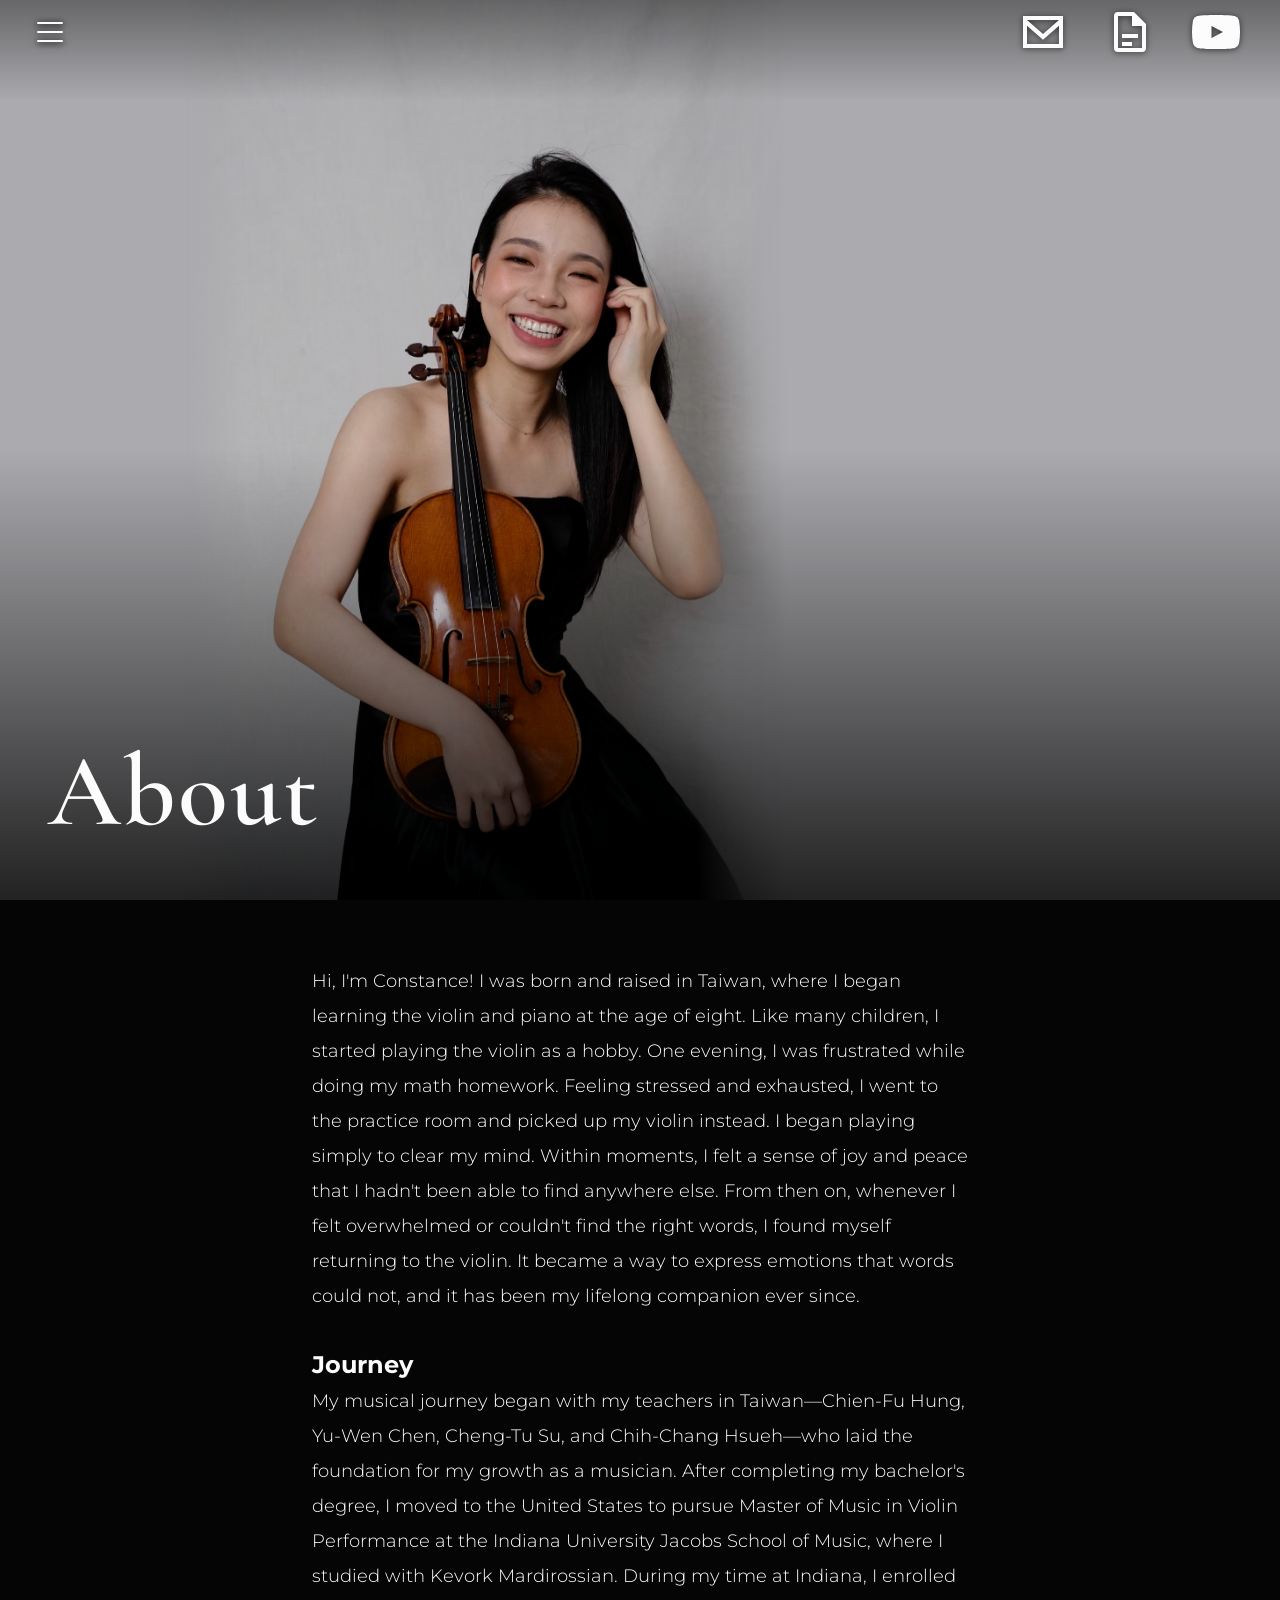
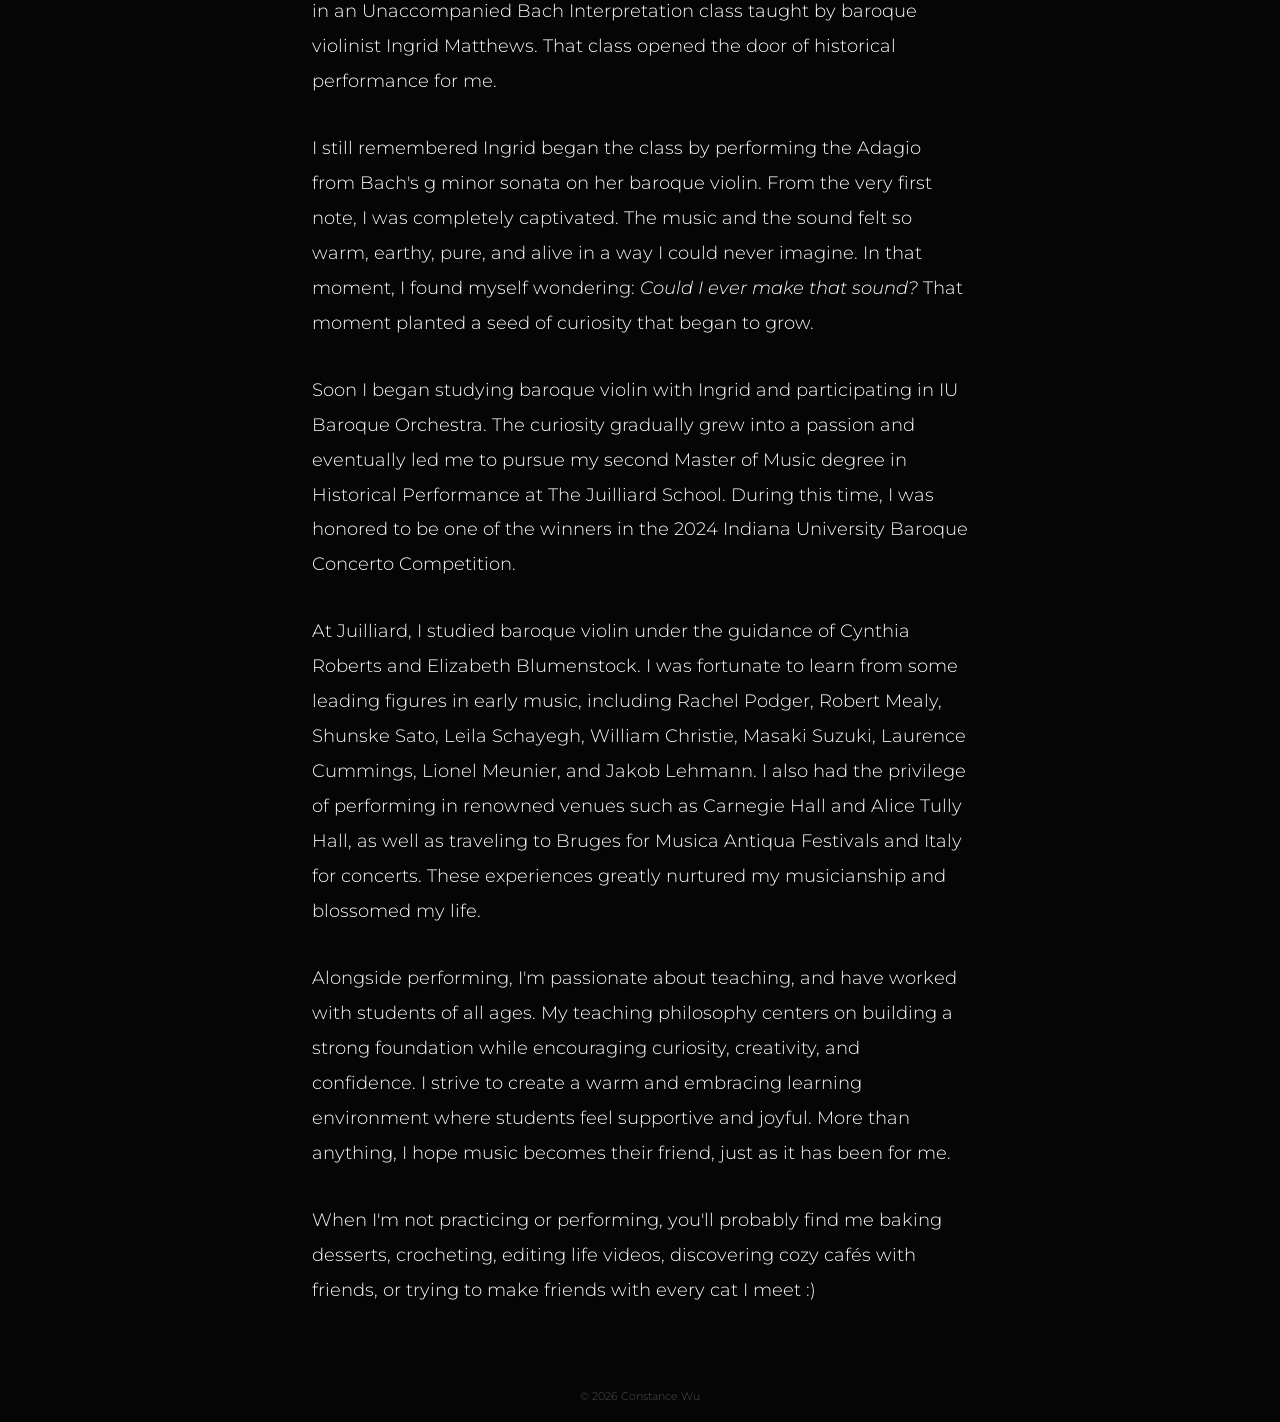
==== about.html @ dab01b62 "add gallery photos and fix directories" ====
<!DOCTYPE html>
<html lang="en">
<head>
  <meta charset="UTF-8">
  <meta name="viewport" content="width=device-width, initial-scale=1.0">
  <title>About — Constance 儬雯 Wu</title>
  <meta name="description" content="Learn about Constance Wu, a historical performance violinist dedicated to baroque and early music.">
  <link href="https://fonts.googleapis.com/css2?family=Cormorant+Garamond:ital,wght@0,400;0,600;1,400&family=Montserrat:wght@300;400&display=swap" rel="stylesheet">
  <link rel="stylesheet" href="style.css?v=2">
</head>
<body>

  <!-- ── Top Bar ── -->
  <div class="topbar topbar--scrolled" id="topbar">
    <button class="topbar__hamburger" id="hamburger" aria-label="Open menu">
      <span></span>
    </button>
    <div class="topbar__icons">
      <button class="topbar__icon" data-copy-email="constance@example.com" aria-label="Copy email" title="Copy email">
        <svg viewBox="0 0 24 24"><path d="M2 4h20v16H2V4zm2 2v.01L12 13l8-6.99V6H4zm0 2.83V18h16V8.83l-8 7-8-7z"/></svg>
      </button>
      <a class="topbar__icon" href="resume.pdf" target="_blank" rel="noopener" aria-label="Resume" title="Resume">
        <svg viewBox="0 0 24 24"><path d="M14 2H6a2 2 0 0 0-2 2v16a2 2 0 0 0 2 2h12a2 2 0 0 0 2-2V8l-6-6zm4 18H6V4h7v5h5v11zM8 13h8v2H8v-2zm0 4h5v2H8v-2z"/></svg>
      </a>
      <a class="topbar__icon" href="https://www.youtube.com/channel/UC7x-e4tsXM0dXBNv_wuoOEw" target="_blank" rel="noopener" aria-label="YouTube" title="YouTube">
        <svg viewBox="0 0 24 24"><path d="M23.5 6.19a3.02 3.02 0 0 0-2.12-2.14C19.5 3.5 12 3.5 12 3.5s-7.5 0-9.38.55A3.02 3.02 0 0 0 .5 6.19 31.7 31.7 0 0 0 0 12a31.7 31.7 0 0 0 .5 5.81 3.02 3.02 0 0 0 2.12 2.14c1.88.55 9.38.55 9.38.55s7.5 0 9.38-.55a3.02 3.02 0 0 0 2.12-2.14A31.7 31.7 0 0 0 24 12a31.7 31.7 0 0 0-.5-5.81zM9.75 15.02V8.98L15.5 12l-5.75 3.02z"/></svg>
      </a>
    </div>
  </div>

  <!-- ── Overlay Menu ── -->
  <nav class="overlay-menu" id="overlay-menu">
    <ul class="overlay-menu__nav">
      <li><a class="overlay-menu__link" href="index.html">Home</a></li>
      <li><a class="overlay-menu__link overlay-menu__link--active" href="about.html">About</a></li>
      <li><a class="overlay-menu__link" href="performances.html">Performances</a></li>
      <li><a class="overlay-menu__link" href="gallery.html">Gallery</a></li>
    </ul>
  </nav>

  <!-- ── About Hero (image stays fixed, content scrolls over) ── -->
  <section class="hero">
    <img class="hero__img hero__img--about" src="images/about.PNG" alt="">
    <div class="hero__text">
      <h1 class="hero__name hero__name--large hero__name--about">About</h1>
    </div>
  </section>

  <!-- ── About Content (scrolls over fixed image) ── -->
  <div class="content-panel">
    <div class="about-content">
      <p>
        Hi, I'm Constance! I was born and raised in Taiwan, where I began learning the violin and piano at the age of eight. Like many children, I started playing the violin as a hobby. One evening, I was frustrated while doing my math homework. Feeling stressed and exhausted, I went to the practice room and picked up my violin instead. I began playing simply to clear my mind. Within moments, I felt a sense of joy and peace that I hadn't been able to find anywhere else. From then on, whenever I felt overwhelmed or couldn't find the right words, I found myself returning to the violin. It became a way to express emotions that words could not, and it has been my lifelong companion ever since.
      </p>
      <h2>Journey</h2>
      <p>
        My musical journey began with my teachers in Taiwan—Chien-Fu Hung, Yu-Wen Chen, Cheng-Tu Su, and Chih-Chang Hsueh—who laid the foundation for my growth as a musician. After completing my bachelor's degree, I moved to the United States to pursue Master of Music in Violin Performance at the Indiana University Jacobs School of Music, where I studied with Kevork Mardirossian. During my time at Indiana, I enrolled in an Unaccompanied Bach Interpretation class taught by baroque violinist Ingrid Matthews. That class opened the door of historical performance for me.
      </p>
      <p>
        I still remembered Ingrid began the class by performing the Adagio from Bach's g minor sonata on her baroque violin. From the very first note, I was completely captivated. The music and the sound felt so warm, earthy, pure, and alive in a way I could never imagine. In that moment, I found myself wondering: <i>Could I ever make that sound?</i> That moment planted a seed of curiosity that began to grow.
      </p>
      <p>
        Soon I began studying baroque violin with Ingrid and participating in IU Baroque Orchestra. The curiosity gradually grew into a passion and eventually led me to pursue my second Master of Music degree in Historical Performance at The Juilliard School. During this time, I was honored to be one of the winners in the 2024 Indiana University Baroque Concerto Competition.
      </p>
      <p>
        At Juilliard, I studied baroque violin under the guidance of Cynthia Roberts and Elizabeth Blumenstock. I was fortunate to learn from some leading figures in early music, including Rachel Podger, Robert Mealy, Shunske Sato, Leila Schayegh, William Christie, Masaki Suzuki, Laurence  Cummings, Lionel Meunier, and Jakob Lehmann. I also had the privilege of performing in renowned venues such as Carnegie Hall and Alice Tully Hall, as well as traveling to Bruges for Musica Antiqua Festivals and Italy for concerts. These experiences greatly nurtured my musicianship and blossomed my life.
      </p>
      <p>
        Alongside performing, I'm passionate about teaching, and have worked with students of all ages. My teaching philosophy centers on building a strong foundation while encouraging curiosity, creativity, and confidence. I strive to create a warm and embracing learning environment where students feel supportive and joyful. More than anything, I hope music becomes their friend, just as it has been for me.
      </p>
      <p>
        When I'm not practicing or performing, you'll probably find me baking desserts, crocheting, editing life videos, discovering cozy cafés with friends, or trying to make friends with every cat I meet :)
      </p>
    </div>

    <footer class="site-footer">
      <p class="site-footer__copy">&copy; 2026 Constance Wu</p>
    </footer>
  </div>

  <!-- ── Copy toast ── -->
  <div class="copy-toast" id="copy-toast">Email copied!</div>

  <script src="script.js"></script>
</body>
</html>
---- style.css ----
/* ===== RESET & BASE ===== */
*,
*::before,
*::after {
  margin: 0;
  padding: 0;
  box-sizing: border-box;
}

:root {
  --text-primary: #fcfcfc;
  --text-secondary: #cccccc;
  --text-muted: #999999;
  --bg-page: #1a1a1e;
  --bg-hero: #ababaf;
  --glass-bg: rgba(0, 0, 0, 0.4);
  --glass-bg-heavy: rgba(0, 0, 0, 0.6);
  --glass-border: rgba(255, 255, 255, 0.1);
  --glass-border-hover: rgba(255, 255, 255, 0.2);
  --accent-subtle: rgba(255, 255, 255, 0.08);
  --radius: 8px;
  --radius-lg: 12px;
  --transition: 0.3s ease;
  --font-heading: 'Cormorant Garamond', serif;
  --font-body: 'Montserrat', sans-serif;
  --nav-height: 64px;
}

html {
  height: 100%;
  overscroll-behavior: none;
  scroll-behavior: smooth;
}

body {
  min-height: 100vh;
  font-family: var(--font-body);
  color: var(--text-primary);
  background-color: var(--bg-page);
  -webkit-font-smoothing: antialiased;
  -moz-osx-font-smoothing: grayscale;
  line-height: 1.6;
}

img {
  display: block;
  max-width: 100%;
}

a {
  color: inherit;
  text-decoration: none;
}

button {
  font-family: inherit;
}

/* ===== TOP BAR ===== */
.topbar {
  position: fixed;
  top: 0;
  left: 0;
  right: 0;
  z-index: 100;
  display: flex;
  align-items: center;
  justify-content: space-between;
  height: var(--nav-height);
  padding: 0 1.5rem;
  transition: background var(--transition), box-shadow var(--transition);
}

.topbar--scrolled {
  background: var(--glass-bg-heavy);
  backdrop-filter: blur(12px);
  -webkit-backdrop-filter: blur(12px);
  box-shadow: 0 1px 0 var(--glass-border);
}

/* Drop-shadow on icons/hamburger when over hero (no glass bg) */
.topbar:not(.topbar--scrolled) .topbar__icon svg {
  filter: drop-shadow(0 1px 3px rgba(0, 0, 0, 0.6));
}
.topbar:not(.topbar--scrolled) .topbar__hamburger span,
.topbar:not(.topbar--scrolled) .topbar__hamburger span::before,
.topbar:not(.topbar--scrolled) .topbar__hamburger span::after {
  filter: drop-shadow(0 1px 3px rgba(0, 0, 0, 0.6));
}

.topbar__hamburger {
  display: flex;
  align-items: center;
  justify-content: center;
  width: 52px;
  height: 52px;
  background: none;
  border: none;
  cursor: pointer;
  position: relative;
  z-index: 200;
}

.topbar__hamburger span,
.topbar__hamburger span::before,
.topbar__hamburger span::after {
  display: block;
  width: 26px;
  height: 1.5px;
  background: var(--text-primary);
  border-radius: 1px;
  transition: transform 0.3s ease, opacity 0.2s ease;
}

.topbar__hamburger span::before,
.topbar__hamburger span::after {
  content: '';
  position: absolute;
}

.topbar__hamburger span::before { transform: translateY(-9px); }
.topbar__hamburger span::after  { transform: translateY(9px); }

.topbar__hamburger.is-active span { background: transparent; }
.topbar__hamburger.is-active span::before {
  transform: rotate(45deg);
  background: var(--text-primary);
}
.topbar__hamburger.is-active span::after {
  transform: rotate(-45deg);
  background: var(--text-primary);
}

.topbar__icons {
  display: flex;
  align-items: center;
  gap: 0.4rem;
}

.topbar__icon {
  display: flex;
  align-items: center;
  justify-content: center;
  width: 80px;
  height: 80px;
  border-radius: 50%;
  transition: background var(--transition);
  color: var(--text-primary);
  background: none;
  border: none;
  cursor: pointer;
}

.topbar__icon:hover {
  background: var(--accent-subtle);
}

.topbar__icon svg {
  width: 48px;
  height: 48px;
  fill: currentColor;
}

/* ===== OVERLAY MENU ===== */
.overlay-menu {
  position: fixed;
  inset: 0;
  z-index: 150;
  display: flex;
  align-items: center;
  justify-content: center;
  background: rgba(0, 0, 0, 0.7);
  backdrop-filter: blur(6px);
  -webkit-backdrop-filter: blur(6px);
  opacity: 0;
  visibility: hidden;
  transition: opacity 0.35s ease, visibility 0.35s ease;
}

.overlay-menu.is-open {
  opacity: 1;
  visibility: visible;
}

.overlay-menu__nav {
  list-style: none;
  text-align: center;
  display: flex;
  flex-direction: column;
  gap: 2rem;
}

.overlay-menu__link {
  font-family: var(--font-heading);
  font-size: clamp(2rem, 5vw, 3.5rem);
  font-weight: 400;
  letter-spacing: 0.03em;
  color: var(--text-secondary);
  transition: color var(--transition), transform var(--transition);
  display: inline-block;
  position: relative;
}

.overlay-menu__link::after {
  content: '';
  position: absolute;
  bottom: 0;
  left: 50%;
  transform: translateX(-50%);
  width: 0;
  height: 2px;
  background-color: var(--text-primary);
  transition: width var(--transition);
}

.overlay-menu__link:hover {
  color: var(--text-primary);
  transform: scale(1.05);
}

.overlay-menu__link:hover::after {
  width: 100%;
}

/* ===== HERO (homepage) ===== */
.hero {
  position: relative;
  width: 100%;
  height: 100vh;
}

/* Top gradient for topbar icon visibility */
.hero::before {
  content: '';
  position: fixed;
  top: 0;
  left: 0;
  right: 0;
  height: 100px;
  background: linear-gradient(to bottom, rgba(0, 0, 0, 0.4) 0%, transparent 100%);
  z-index: -1;
  pointer-events: none;
}

/* Solid grey background behind images */
.hero::after {
  content: '';
  position: fixed;
  inset: 0;
  background-color: var(--bg-hero);
  z-index: -3;
  pointer-events: none;
}

#hero::after {
  background-color: #949294;
}

/* Fixed background image element */
.hero__img {
  position: fixed;
  top: 0;
  height: 100vh;
  width: auto;
  max-width: none; /* Prevents global img reset from distorting aspect ratio */
  z-index: -2;
  pointer-events: none;
  -webkit-mask-image: linear-gradient(to right, transparent 0%, black 10%, black 85%, transparent 100%);
  mask-image: linear-gradient(to right, transparent 0%, black 10%, black 85%, transparent 100%);
}

.hero__img--home {
  right: 14.6vw; /* Golden ratio step from the right edge */
}

.hero__img--about {
  left: 14.6vw; /* Golden ratio step from the left edge */
}

.hero__text {
  position: absolute;
  bottom: 3rem;
  left: 3rem;
  right: 3rem;
  z-index: 10;
}

.hero__name {
  font-family: var(--font-heading);
  font-size: clamp(2.5rem, 6vw, 5rem);
  font-weight: 600;
  line-height: 1.05;
  letter-spacing: 0.02em;
}

.hero__name--about {
  font-size: clamp(3.5rem, 8vw, 7rem);
}

.hero__name {
  margin-bottom: 0.4rem;
}

.hero__tagline {
  font-family: var(--font-body);
  font-size: clamp(0.9rem, 1.8vw, 1.15rem);
  font-weight: 300;
  color: var(--text-secondary);
  letter-spacing: 0.08em;
  text-transform: uppercase;
}

/* ===== CONTENT PANEL (seamless gradient patch) ===== */
.content-panel {
  position: relative;
  background: rgba(0, 0, 0, 0.8);
  padding-top: 4rem; /* Spacing before content starts */
}

/* The scrollable gradient that fades into the solid patch */
.content-panel::before {
  content: '';
  position: absolute;
  bottom: 100%; /* Sits exactly on top of the content panel */
  left: 0;
  right: 0;
  height: 50vh;
  background: linear-gradient(to bottom, transparent 0%, rgba(0, 0, 0, 0.8) 100%);
  pointer-events: none;
  z-index: -1;
}

.content {
  max-width: 900px;
  margin: 0 auto;
  padding: 0 2rem 4rem;
}

.content--wide {
  max-width: 1200px;
}

/* ===== BIO BLOCK (homepage) ===== */
.bio-block {
  margin-bottom: 5rem;
}

.bio-block__text {
  font-size: 1.2rem;
  line-height: 1.9;
  color: var(--text-primary);
  font-weight: 300;
  text-align: center;
  max-width: 800px;
  margin: 0 auto;
  text-shadow: 0 2px 10px rgba(0, 0, 0, 0.6);
}

/* ===== NAV TILES (homepage) ===== */
.nav-tiles {
  display: flex;
  flex-direction: column;
  align-items: center;
  gap: 2rem;
}

@media (min-width: 768px) {
  .nav-tiles {
    flex-direction: row;
    justify-content: center;
    gap: 4rem;
  }
}

.nav-tile {
  background: none;
  border: none;
  padding: 0.5rem 1rem;
  font-family: var(--font-heading);
  font-size: 2rem;
  font-weight: 400;
  letter-spacing: 0.04em;
  color: var(--text-secondary);
  position: relative;
  transition: color var(--transition);
  text-shadow: 0 2px 10px rgba(0, 0, 0, 0.6);
}

.nav-tile::after {
  content: '';
  position: absolute;
  bottom: 0;
  left: 50%;
  transform: translateX(-50%);
  width: 0;
  height: 1px;
  background-color: var(--text-primary);
  transition: width var(--transition);
}

.nav-tile:hover {
  color: var(--text-primary);
}

.nav-tile:hover::after {
  width: 100%;
}

/* ===== ABOUT PAGE ===== */
.about-content {
  max-width: 720px;
  margin: 0 auto;
  padding: 0 2rem 4rem;
}

.about-content p {
  font-size: 1.15rem;
  line-height: 1.9;
  color: var(--text-primary);
  font-weight: 300;
  margin-bottom: 2rem;
  text-shadow: 0 2px 10px rgba(0, 0, 0, 0.6);
}

.about-content p:last-child {
  margin-bottom: 0;
}

/* ===== PERFORMANCES PAGE ===== */
.bg-solid {
  position: fixed;
  inset: 0;
  background-color: var(--bg-hero);
  z-index: -3;
  pointer-events: none;
}

.bg-gradient-top {
  position: absolute;
  top: 0;
  left: 0;
  right: 0;
  height: 30vh;
  background: linear-gradient(to bottom, rgba(0, 0, 0, 0.9) 0%, transparent 100%);
  z-index: -1;
  pointer-events: none;
}

.hero__img--performances {
  left: 0;
}

.performances-header {
  text-align: center;
  padding: 6rem 2rem 2rem;
}

.performances-header h1 {
  font-family: var(--font-heading);
  font-size: clamp(2rem, 4vw, 3rem);
  font-weight: 600;
  letter-spacing: 0.02em;
}

.performances-list {
  max-width: 800px;
  margin: 0 auto;
  padding: 2rem 2rem 4rem;
  display: flex;
  flex-direction: column;
  gap: 2.5rem;
}

.perf-card {
  background: var(--glass-bg);
  backdrop-filter: blur(10px);
  -webkit-backdrop-filter: blur(10px);
  border: 1px solid var(--glass-border);
  border-radius: var(--radius-lg);
  padding: 1.5rem;
}

.perf-card__title {
  font-family: var(--font-heading);
  font-size: 1.35rem;
  color: var(--text-secondary);
  text-align: center;
  margin-bottom: 1rem;
}

.perf-card__video {
  position: relative;
  padding-bottom: 56.25%;
  height: 0;
  overflow: hidden;
  border-radius: var(--radius);
  background: #000;
}

.perf-card__video iframe {
  position: absolute;
  top: 0;
  left: 0;
  width: 100%;
  height: 100%;
  border: 0;
}

/* ===== GALLERY PAGE ===== */
.gallery-header {
  text-align: center;
  padding: 6rem 2rem 2rem;
}

.gallery-header h1 {
  font-family: var(--font-heading);
  font-size: clamp(2rem, 4vw, 3rem);
  font-weight: 600;
  letter-spacing: 0.02em;
}

.gallery-masonry {
  columns: 3 280px;
  column-gap: 1rem;
  padding: 2rem 2rem 4rem;
  max-width: 1200px;
  margin: 0 auto;
}

.gallery-masonry img {
  width: 100%;
  margin-bottom: 1rem;
  border-radius: var(--radius);
  break-inside: avoid;
  cursor: pointer;
  transition: transform var(--transition), opacity var(--transition);
}

.gallery-masonry img:hover {
  transform: scale(1.02);
  opacity: 0.9;
}

/* ===== LIGHTBOX ===== */
.lightbox {
  position: fixed;
  inset: 0;
  z-index: 500;
  display: flex;
  align-items: center;
  justify-content: center;
  background: rgba(0, 0, 0, 0.92);
  backdrop-filter: blur(8px);
  -webkit-backdrop-filter: blur(8px);
  opacity: 0;
  visibility: hidden;
  transition: opacity 0.3s ease, visibility 0.3s ease;
  cursor: pointer;
}

.lightbox.is-open {
  opacity: 1;
  visibility: visible;
}

.lightbox__img {
  max-width: 90vw;
  max-height: 90vh;
  object-fit: contain;
  border-radius: 4px;
  cursor: default;
  transform: scale(0.95);
  transition: transform 0.3s ease;
}

.lightbox.is-open .lightbox__img {
  transform: scale(1);
}

/* ===== COPY TOAST ===== */
.copy-toast {
  position: fixed;
  bottom: 2rem;
  left: 50%;
  transform: translateX(-50%) translateY(16px);
  background: rgba(255, 255, 255, 0.12);
  backdrop-filter: blur(12px);
  -webkit-backdrop-filter: blur(12px);
  border: 1px solid var(--glass-border);
  color: var(--text-primary);
  padding: 0.7rem 1.5rem;
  border-radius: 30px;
  font-size: 0.85rem;
  font-weight: 400;
  letter-spacing: 0.03em;
  opacity: 0;
  visibility: hidden;
  transition: opacity 0.3s ease, transform 0.3s ease, visibility 0.3s ease;
  z-index: 600;
  pointer-events: none;
}

.copy-toast.is-visible {
  opacity: 1;
  visibility: visible;
  transform: translateX(-50%) translateY(0);
}

/* ===== FOOTER (minimal) ===== */
.site-footer {
  text-align: center;
  padding: 1rem 2rem;
}

.site-footer__copy {
  font-size: 0.7rem;
  color: var(--text-muted);
  font-weight: 300;
  opacity: 0.5;
}

/* ===== RESPONSIVE ===== */
@media (max-width: 768px) {
  .hero {
    height: 60vh;
  }

  .hero__bg {
    background-size: 100% auto; /* fit to width on mobile */
    background-position: center top;
  }

  .hero__text {
    bottom: 2rem;
    left: 1.5rem;
    right: 1.5rem;
  }

  .hero__name {
    font-size: clamp(2.2rem, 5.5vw, 5rem);
  }

  .hero__name--about {
    font-size: clamp(4rem, 8vw, 6rem);
  }

  .content {
    padding: 0 1.25rem 3rem;
  }

  .bio-block {
    margin-bottom: 4rem;
  }

  .nav-tiles {
    gap: 1.5rem;
  }

  .nav-tile {
    padding: 0.5rem;
    font-size: 1.75rem;
  }

  .hero__img--home,
  .hero__img--about,
  .hero__img--performances {
    right: 50%;
    left: auto;
    transform: translateX(50%);
  }

  .about-content {
    padding: 0 1.25rem 3rem;
  }

  .performances-header {
    padding: 5rem 1.25rem 1.5rem;
  }

  .performances-list {
    padding: 1.5rem 1.25rem 3rem;
    gap: 2rem;
  }

  .gallery-header {
    padding: 5rem 1.25rem 1.5rem;
  }

  .gallery-masonry {
    columns: 2 160px;
    padding: 1.5rem 1.25rem 3rem;
    column-gap: 0.75rem;
  }

  .gallery-masonry img {
    margin-bottom: 0.75rem;
  }
}

@media (max-width: 480px) {
  .gallery-masonry {
    columns: 1;
  }

  .topbar__icon {
    width: 60px;
    height: 60px;
  }

  .topbar__icon svg {
    width: 36px;
    height: 36px;
  }
}
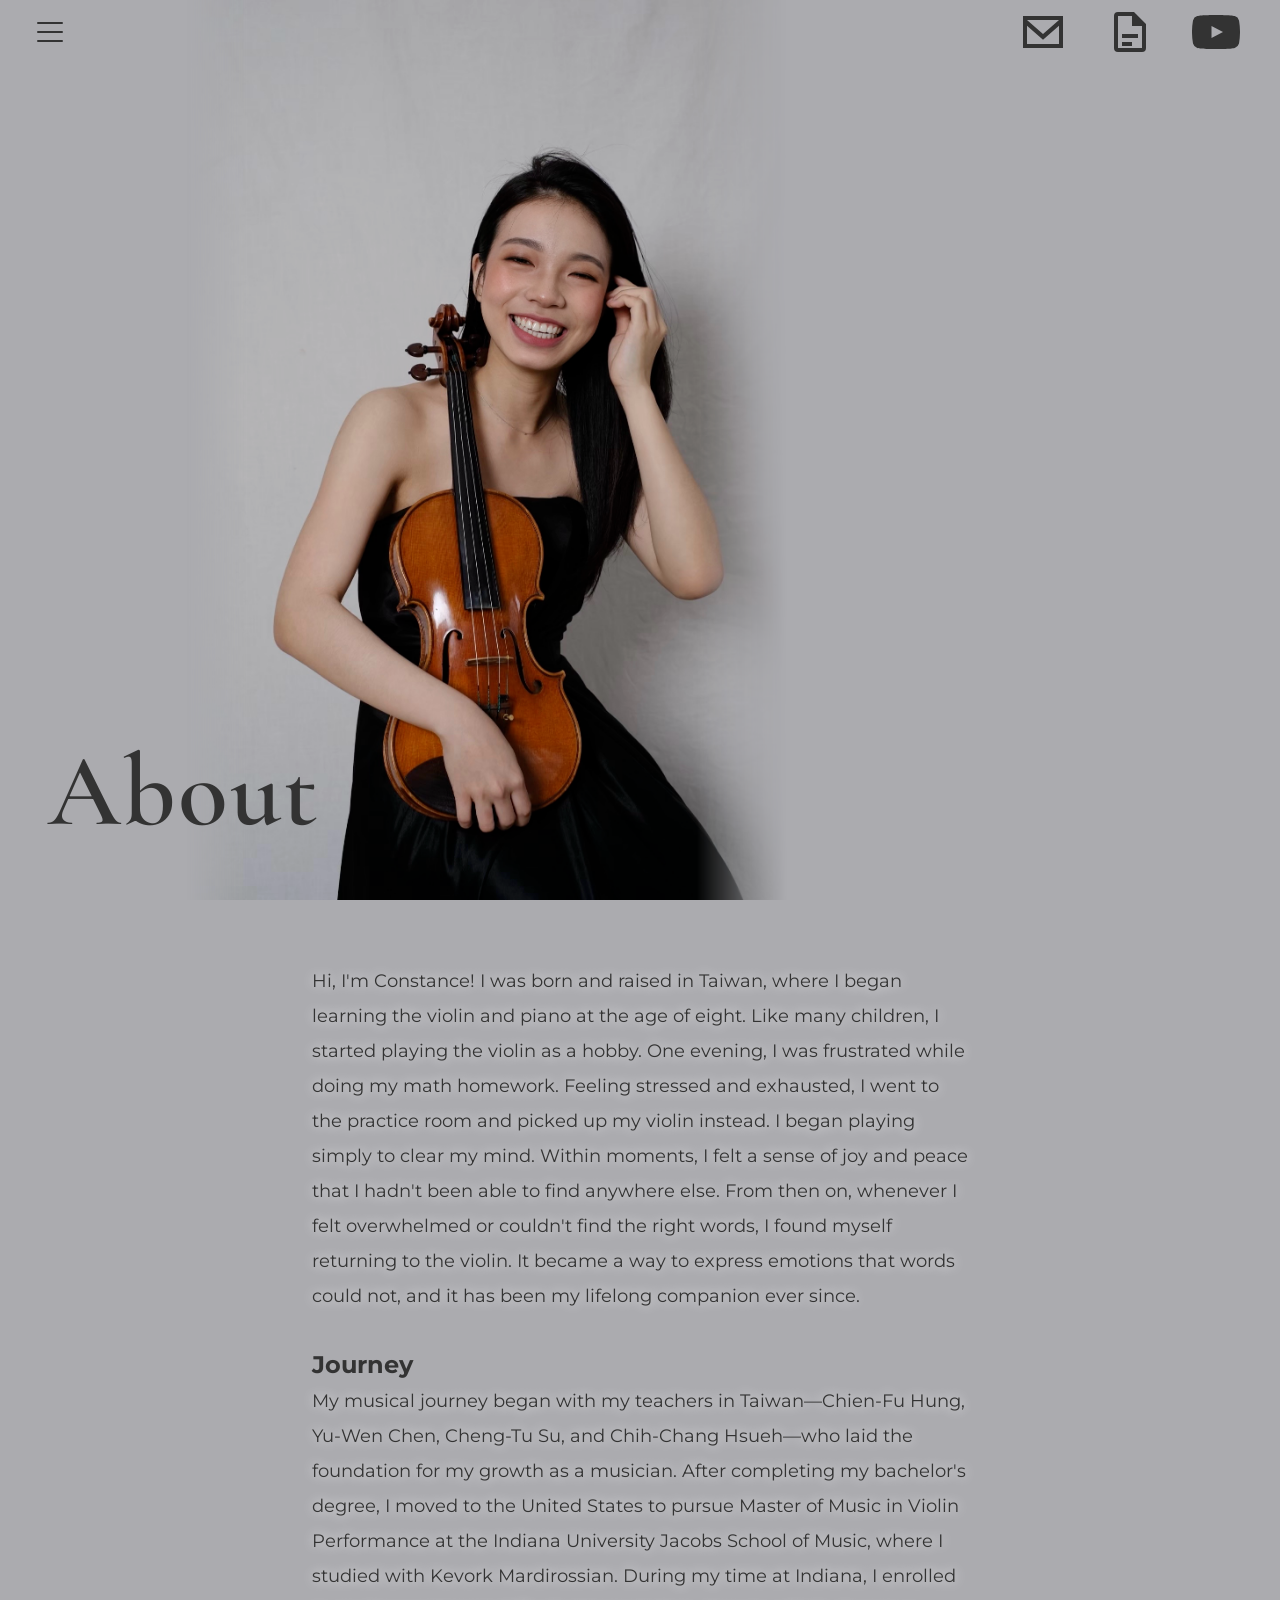
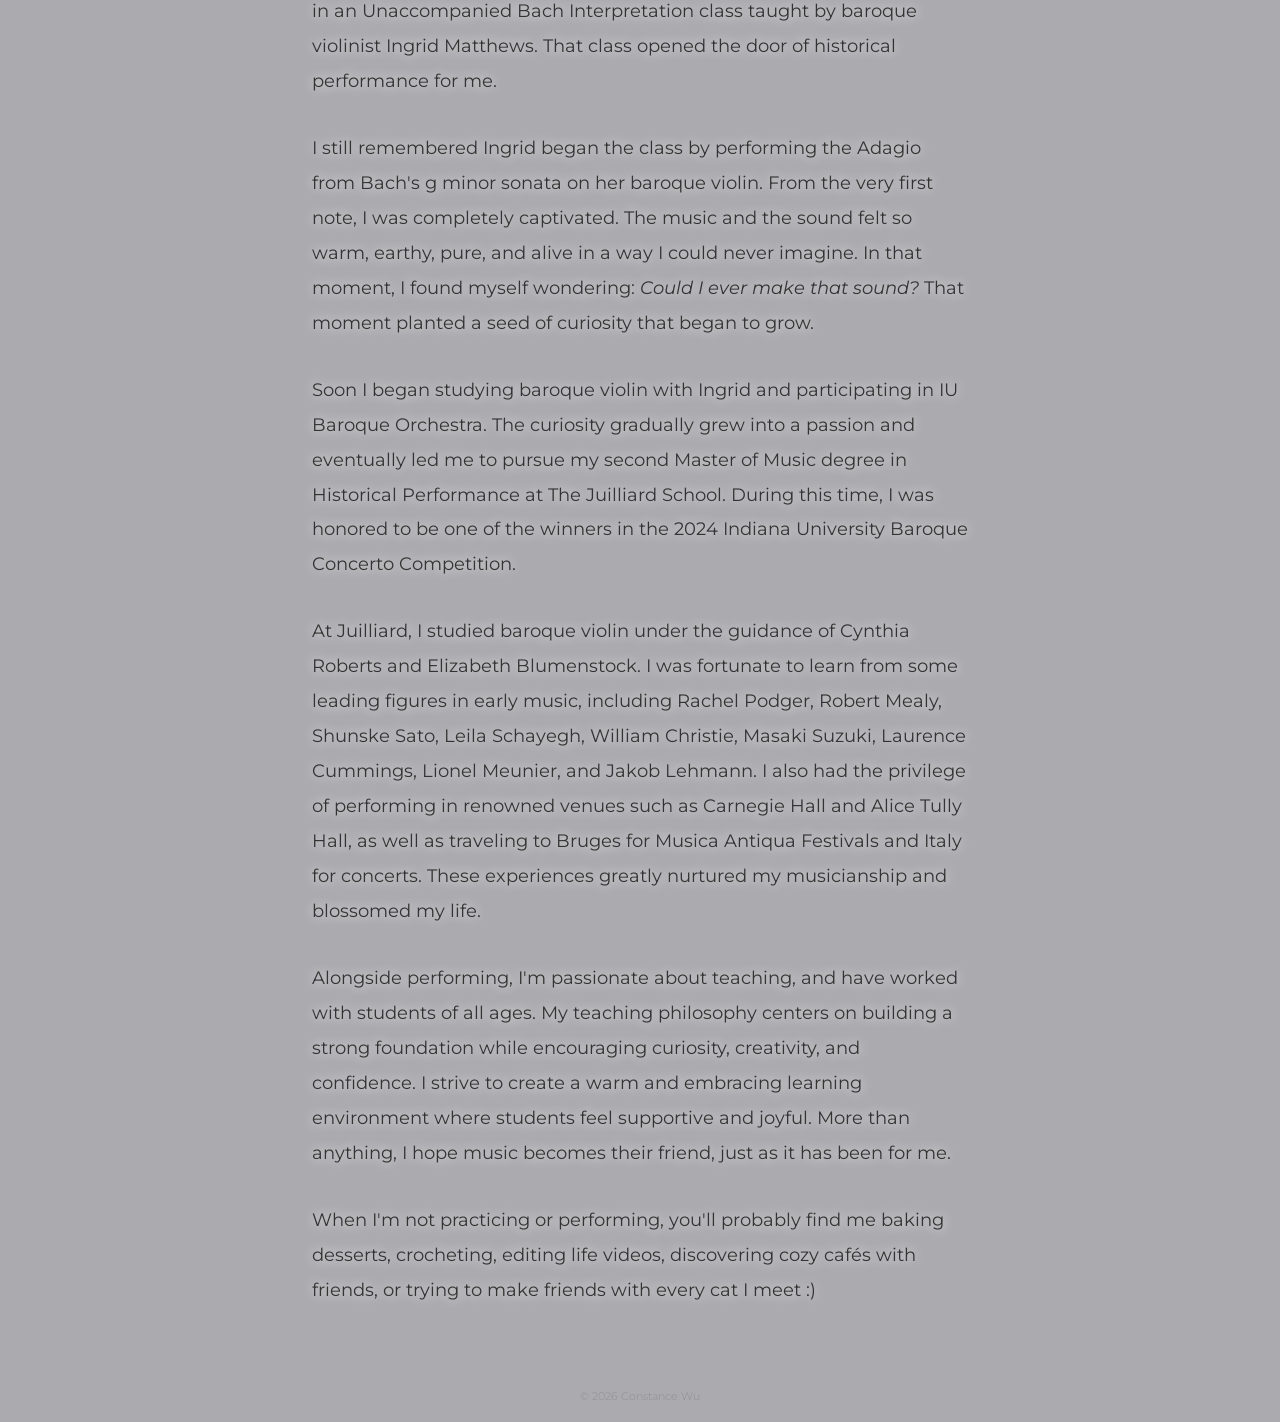
==== commit 939fb119: "implemented first iteration of light theme" ====
--- a/about.html
+++ b/about.html
@@ -6,7 +6,7 @@
   <title>About — Constance 儬雯 Wu</title>
   <meta name="description" content="Learn about Constance Wu, a historical performance violinist dedicated to baroque and early music.">
   <link href="https://fonts.googleapis.com/css2?family=Cormorant+Garamond:ital,wght@0,400;0,600;1,400&family=Montserrat:wght@300;400&display=swap" rel="stylesheet">
-  <link rel="stylesheet" href="style.css?v=2">
+  <link rel="stylesheet" href="style.css?v=7">
 </head>
 <body>
 
--- a/style.css
+++ b/style.css
@@ -8,16 +8,16 @@
 }
 
 :root {
-  --text-primary: #fcfcfc;
-  --text-secondary: #cccccc;
-  --text-muted: #999999;
-  --bg-page: #1a1a1e;
+  --text-primary: #333333;
+  --text-secondary: #555555;
+  --text-muted: #777777;
+  --bg-page: #ababaf;
   --bg-hero: #ababaf;
-  --glass-bg: rgba(0, 0, 0, 0.4);
-  --glass-bg-heavy: rgba(0, 0, 0, 0.6);
-  --glass-border: rgba(255, 255, 255, 0.1);
-  --glass-border-hover: rgba(255, 255, 255, 0.2);
-  --accent-subtle: rgba(255, 255, 255, 0.08);
+  --glass-bg: rgba(255, 255, 255, 0.4);
+  --glass-bg-heavy: rgba(255, 255, 255, 0.6);
+  --glass-border: rgba(0, 0, 0, 0.1);
+  --glass-border-hover: rgba(0, 0, 0, 0.2);
+  --accent-subtle: rgba(0, 0, 0, 0.08);
   --radius: 8px;
   --radius-lg: 12px;
   --transition: 0.3s ease;
@@ -71,22 +71,8 @@
   transition: background var(--transition), box-shadow var(--transition);
 }
 
-.topbar--scrolled {
-  background: var(--glass-bg-heavy);
-  backdrop-filter: blur(12px);
-  -webkit-backdrop-filter: blur(12px);
-  box-shadow: 0 1px 0 var(--glass-border);
-}
-
-/* Drop-shadow on icons/hamburger when over hero (no glass bg) */
-.topbar:not(.topbar--scrolled) .topbar__icon svg {
-  filter: drop-shadow(0 1px 3px rgba(0, 0, 0, 0.6));
-}
-.topbar:not(.topbar--scrolled) .topbar__hamburger span,
-.topbar:not(.topbar--scrolled) .topbar__hamburger span::before,
-.topbar:not(.topbar--scrolled) .topbar__hamburger span::after {
-  filter: drop-shadow(0 1px 3px rgba(0, 0, 0, 0.6));
-}
+
+/* Removed drop-shadow on icons/hamburger for light theme */
 
 .topbar__hamburger {
   display: flex;
@@ -195,7 +181,7 @@
   font-size: clamp(2rem, 5vw, 3.5rem);
   font-weight: 400;
   letter-spacing: 0.03em;
-  color: var(--text-secondary);
+  color: rgba(255, 255, 255, 0.7);
   transition: color var(--transition), transform var(--transition);
   display: inline-block;
   position: relative;
@@ -209,12 +195,12 @@
   transform: translateX(-50%);
   width: 0;
   height: 2px;
-  background-color: var(--text-primary);
+  background-color: #ffffff;
   transition: width var(--transition);
 }
 
 .overlay-menu__link:hover {
-  color: var(--text-primary);
+  color: #ffffff;
   transform: scale(1.05);
 }
 
@@ -229,18 +215,7 @@
   height: 100vh;
 }
 
-/* Top gradient for topbar icon visibility */
-.hero::before {
-  content: '';
-  position: fixed;
-  top: 0;
-  left: 0;
-  right: 0;
-  height: 100px;
-  background: linear-gradient(to bottom, rgba(0, 0, 0, 0.4) 0%, transparent 100%);
-  z-index: -1;
-  pointer-events: none;
-}
+/* Removed top gradient */
 
 /* Solid grey background behind images */
 .hero::after {
@@ -304,30 +279,18 @@
 .hero__tagline {
   font-family: var(--font-body);
   font-size: clamp(0.9rem, 1.8vw, 1.15rem);
-  font-weight: 300;
+  font-weight: 500;
   color: var(--text-secondary);
   letter-spacing: 0.08em;
   text-transform: uppercase;
-}
-
-/* ===== CONTENT PANEL (seamless gradient patch) ===== */
+  text-shadow: 0 0 12px rgba(255, 255, 255, 0.9);
+}
+
+/* ===== CONTENT PANEL ===== */
 .content-panel {
   position: relative;
-  background: rgba(0, 0, 0, 0.8);
+  background: transparent;
   padding-top: 4rem; /* Spacing before content starts */
-}
-
-/* The scrollable gradient that fades into the solid patch */
-.content-panel::before {
-  content: '';
-  position: absolute;
-  bottom: 100%; /* Sits exactly on top of the content panel */
-  left: 0;
-  right: 0;
-  height: 50vh;
-  background: linear-gradient(to bottom, transparent 0%, rgba(0, 0, 0, 0.8) 100%);
-  pointer-events: none;
-  z-index: -1;
 }
 
 .content {
@@ -349,11 +312,11 @@
   font-size: 1.2rem;
   line-height: 1.9;
   color: var(--text-primary);
-  font-weight: 300;
+  font-weight: 400;
   text-align: center;
   max-width: 800px;
   margin: 0 auto;
-  text-shadow: 0 2px 10px rgba(0, 0, 0, 0.6);
+  text-shadow: 0 0 12px rgba(255, 255, 255, 0.9);
 }
 
 /* ===== NAV TILES (homepage) ===== */
@@ -378,12 +341,12 @@
   padding: 0.5rem 1rem;
   font-family: var(--font-heading);
   font-size: 2rem;
-  font-weight: 400;
+  font-weight: 600;
   letter-spacing: 0.04em;
   color: var(--text-secondary);
   position: relative;
   transition: color var(--transition);
-  text-shadow: 0 2px 10px rgba(0, 0, 0, 0.6);
+  text-shadow: 0 0 12px rgba(255, 255, 255, 0.9);
 }
 
 .nav-tile::after {
@@ -417,9 +380,9 @@
   font-size: 1.15rem;
   line-height: 1.9;
   color: var(--text-primary);
-  font-weight: 300;
+  font-weight: 400;
   margin-bottom: 2rem;
-  text-shadow: 0 2px 10px rgba(0, 0, 0, 0.6);
+  text-shadow: 0 0 12px rgba(255, 255, 255, 0.9);
 }
 
 .about-content p:last-child {
@@ -432,17 +395,6 @@
   inset: 0;
   background-color: var(--bg-hero);
   z-index: -3;
-  pointer-events: none;
-}
-
-.bg-gradient-top {
-  position: absolute;
-  top: 0;
-  left: 0;
-  right: 0;
-  height: 30vh;
-  background: linear-gradient(to bottom, rgba(0, 0, 0, 0.9) 0%, transparent 100%);
-  z-index: -1;
   pointer-events: none;
 }
 
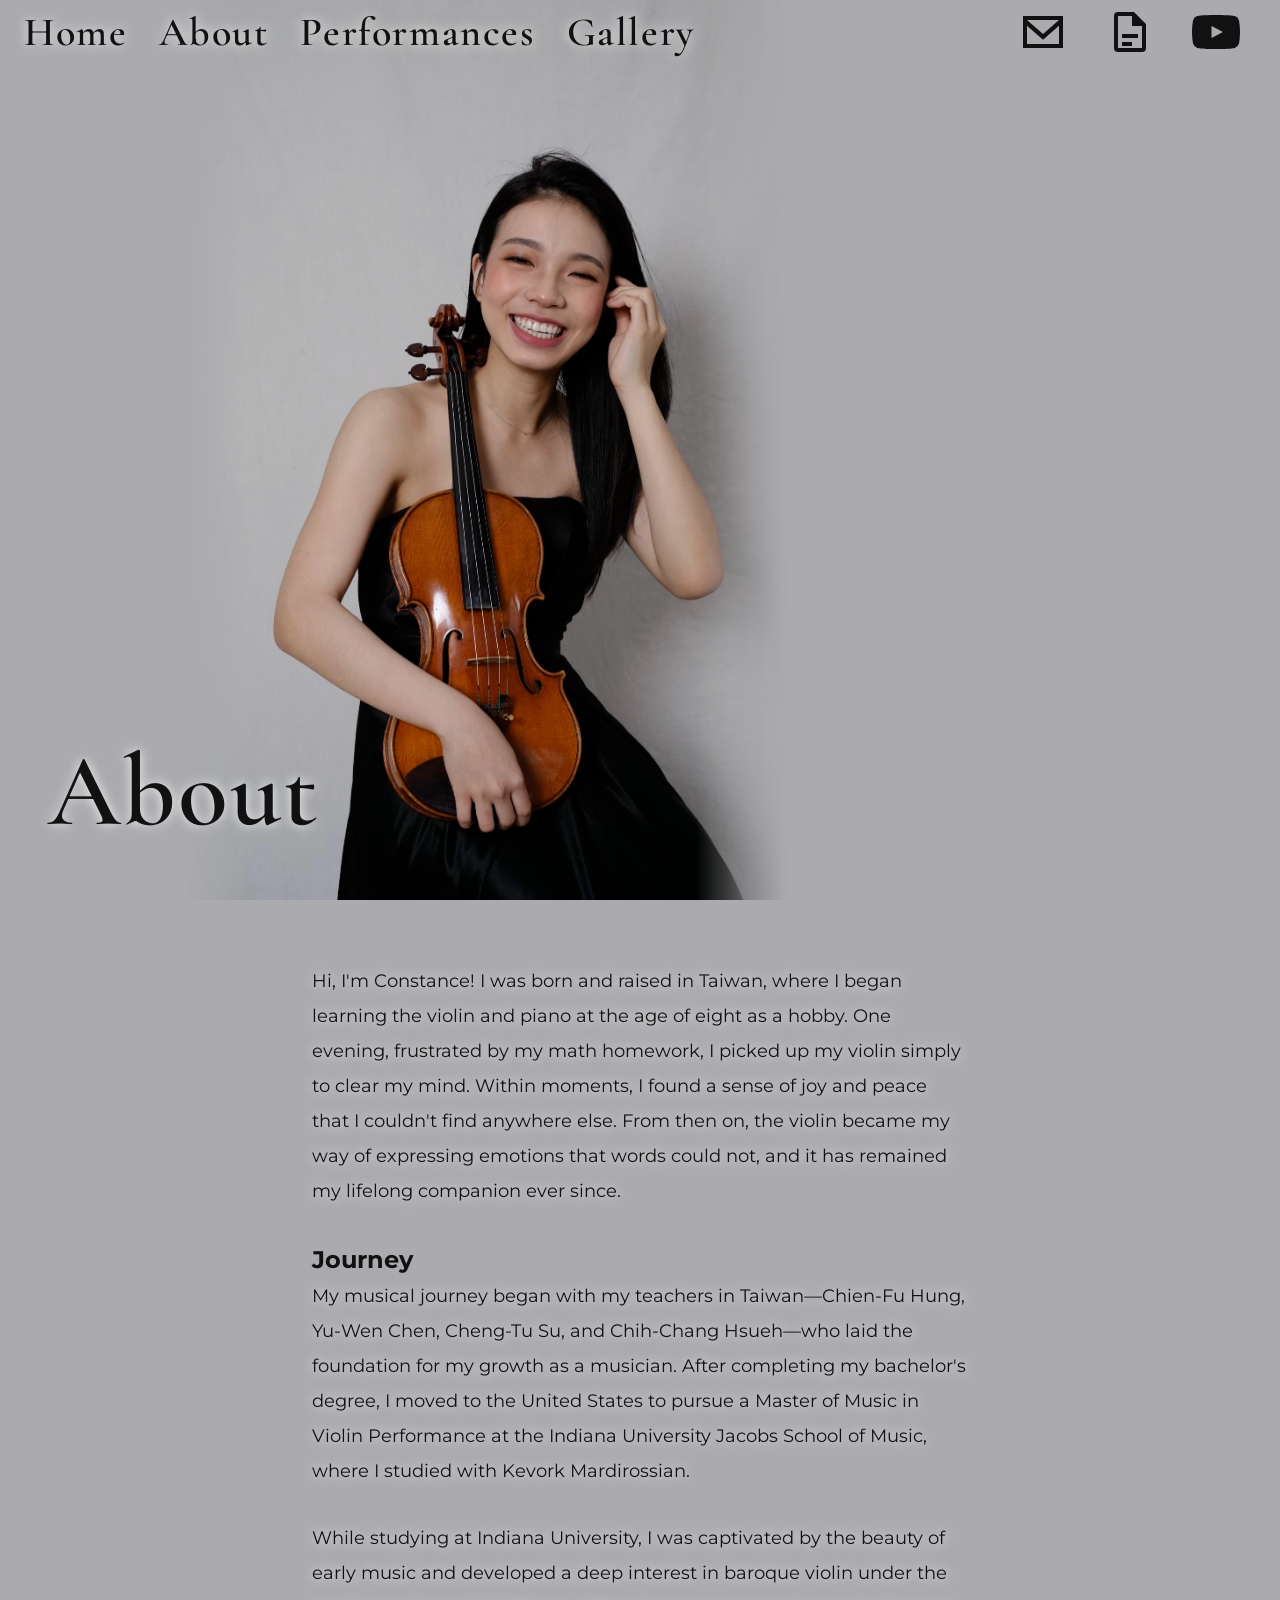
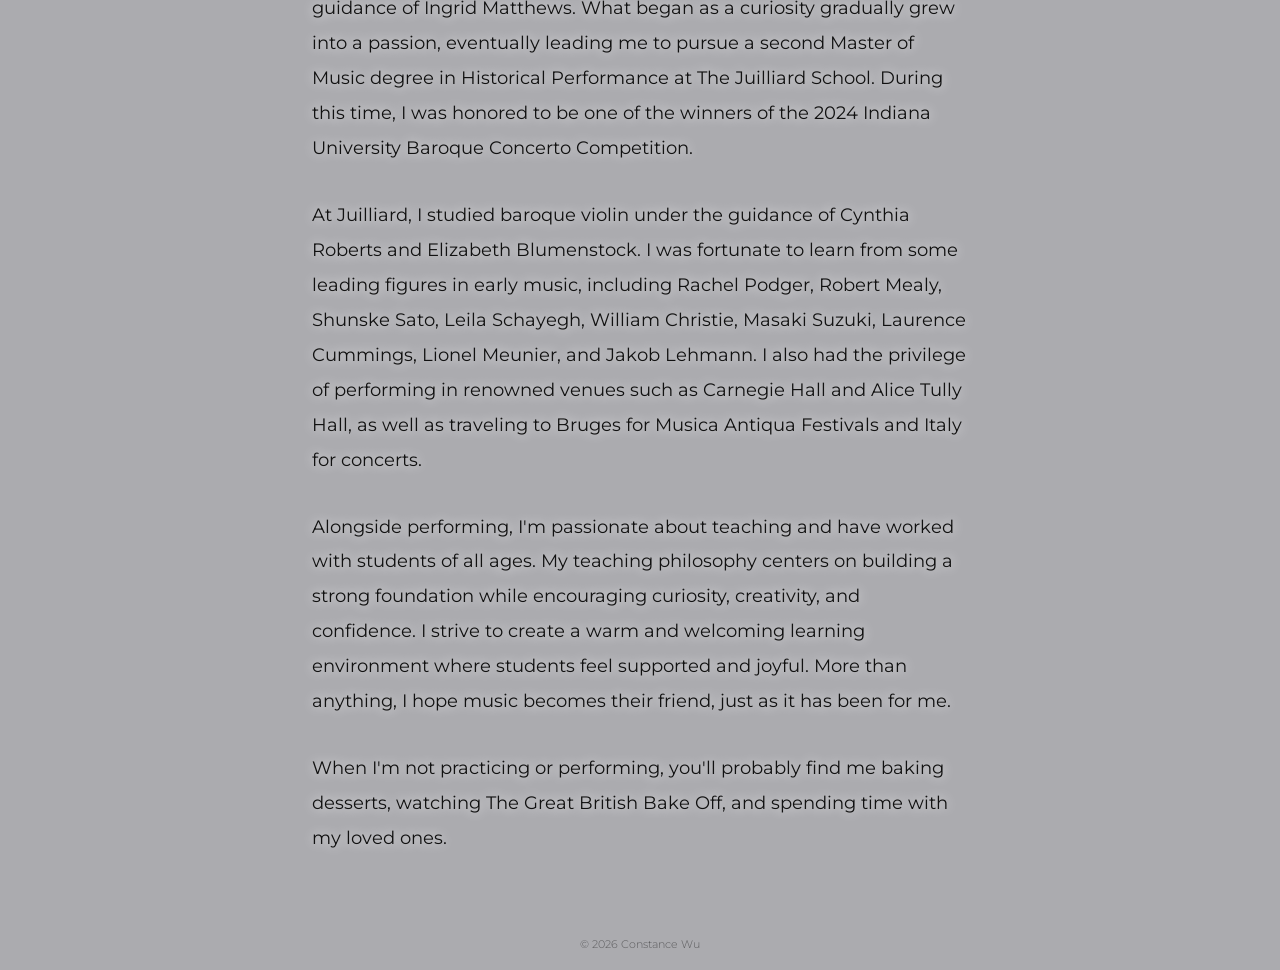
==== commit 43ebad1f: "implement constance requested changes" ====
--- a/about.html
+++ b/about.html
@@ -11,7 +11,13 @@
 <body>
 
   <!-- ── Top Bar ── -->
-  <div class="topbar topbar--scrolled" id="topbar">
+  <div class="topbar" id="topbar">
+    <div class="topbar__nav">
+      <a class="topbar__nav-link" href="index.html">Home</a>
+      <a class="topbar__nav-link" href="about.html">About</a>
+      <a class="topbar__nav-link" href="performances.html">Performances</a>
+      <a class="topbar__nav-link" href="gallery.html">Gallery</a>
+    </div>
     <button class="topbar__hamburger" id="hamburger" aria-label="Open menu">
       <span></span>
     </button>
@@ -36,6 +42,17 @@
       <li><a class="overlay-menu__link" href="performances.html">Performances</a></li>
       <li><a class="overlay-menu__link" href="gallery.html">Gallery</a></li>
     </ul>
+    <div class="overlay-menu__icons">
+      <button class="overlay-menu__icon" data-copy-email="constance@example.com" aria-label="Copy email" title="Copy email">
+        <svg viewBox="0 0 24 24"><path d="M2 4h20v16H2V4zm2 2v.01L12 13l8-6.99V6H4zm0 2.83V18h16V8.83l-8 7-8-7z"/></svg>
+      </button>
+      <a class="overlay-menu__icon" href="resume.pdf" target="_blank" rel="noopener" aria-label="Resume" title="Resume">
+        <svg viewBox="0 0 24 24"><path d="M14 2H6a2 2 0 0 0-2 2v16a2 2 0 0 0 2 2h12a2 2 0 0 0 2-2V8l-6-6zm4 18H6V4h7v5h5v11zM8 13h8v2H8v-2zm0 4h5v2H8v-2z"/></svg>
+      </a>
+      <a class="overlay-menu__icon" href="https://www.youtube.com/channel/UC7x-e4tsXM0dXBNv_wuoOEw" target="_blank" rel="noopener" aria-label="YouTube" title="YouTube">
+        <svg viewBox="0 0 24 24"><path d="M23.5 6.19a3.02 3.02 0 0 0-2.12-2.14C19.5 3.5 12 3.5 12 3.5s-7.5 0-9.38.55A3.02 3.02 0 0 0 .5 6.19 31.7 31.7 0 0 0 0 12a31.7 31.7 0 0 0 .5 5.81 3.02 3.02 0 0 0 2.12 2.14c1.88.55 9.38.55 9.38.55s7.5 0 9.38-.55a3.02 3.02 0 0 0 2.12-2.14A31.7 31.7 0 0 0 24 12a31.7 31.7 0 0 0-.5-5.81zM9.75 15.02V8.98L15.5 12l-5.75 3.02z"/></svg>
+      </a>
+    </div>
   </nav>
 
   <!-- ── About Hero (image stays fixed, content scrolls over) ── -->
@@ -50,26 +67,22 @@
   <div class="content-panel">
     <div class="about-content">
       <p>
-        Hi, I'm Constance! I was born and raised in Taiwan, where I began learning the violin and piano at the age of eight. Like many children, I started playing the violin as a hobby. One evening, I was frustrated while doing my math homework. Feeling stressed and exhausted, I went to the practice room and picked up my violin instead. I began playing simply to clear my mind. Within moments, I felt a sense of joy and peace that I hadn't been able to find anywhere else. From then on, whenever I felt overwhelmed or couldn't find the right words, I found myself returning to the violin. It became a way to express emotions that words could not, and it has been my lifelong companion ever since.
+        Hi, I'm Constance! I was born and raised in Taiwan, where I began learning the violin and piano at the age of eight as a hobby. One evening, frustrated by my math homework, I picked up my violin simply to clear my mind. Within moments, I found a sense of joy and peace that I couldn't find anywhere else. From then on, the violin became my way of expressing emotions that words could not, and it has remained my lifelong companion ever since.
       </p>
       <h2>Journey</h2>
       <p>
-        My musical journey began with my teachers in Taiwan—Chien-Fu Hung, Yu-Wen Chen, Cheng-Tu Su, and Chih-Chang Hsueh—who laid the foundation for my growth as a musician. After completing my bachelor's degree, I moved to the United States to pursue Master of Music in Violin Performance at the Indiana University Jacobs School of Music, where I studied with Kevork Mardirossian. During my time at Indiana, I enrolled in an Unaccompanied Bach Interpretation class taught by baroque violinist Ingrid Matthews. That class opened the door of historical performance for me.
+        My musical journey began with my teachers in Taiwan—Chien-Fu Hung, Yu-Wen Chen, Cheng-Tu Su, and Chih-Chang Hsueh—who laid the foundation for my growth as a musician. After completing my bachelor's degree, I moved to the United States to pursue a Master of Music in Violin Performance at the Indiana University Jacobs School of Music, where I studied with Kevork Mardirossian.      </p>
+      <p>
+        While studying at Indiana University, I was captivated by the beauty of early music and developed a deep interest in baroque violin under the guidance of Ingrid Matthews. What began as a curiosity gradually grew into a passion, eventually leading me to pursue a second Master of Music degree in Historical Performance at The Juilliard School. During this time, I was honored to be one of the winners of the 2024 Indiana University Baroque Concerto Competition.
       </p>
       <p>
-        I still remembered Ingrid began the class by performing the Adagio from Bach's g minor sonata on her baroque violin. From the very first note, I was completely captivated. The music and the sound felt so warm, earthy, pure, and alive in a way I could never imagine. In that moment, I found myself wondering: <i>Could I ever make that sound?</i> That moment planted a seed of curiosity that began to grow.
+        At Juilliard, I studied baroque violin under the guidance of Cynthia Roberts and Elizabeth Blumenstock. I was fortunate to learn from some leading figures in early music, including Rachel Podger, Robert Mealy, Shunske Sato, Leila Schayegh, William Christie, Masaki Suzuki, Laurence Cummings, Lionel Meunier, and Jakob Lehmann. I also had the privilege of performing in renowned venues such as Carnegie Hall and Alice Tully Hall, as well as traveling to Bruges for Musica Antiqua Festivals and Italy for concerts.
       </p>
       <p>
-        Soon I began studying baroque violin with Ingrid and participating in IU Baroque Orchestra. The curiosity gradually grew into a passion and eventually led me to pursue my second Master of Music degree in Historical Performance at The Juilliard School. During this time, I was honored to be one of the winners in the 2024 Indiana University Baroque Concerto Competition.
+        Alongside performing, I'm passionate about teaching and have worked with students of all ages. My teaching philosophy centers on building a strong foundation while encouraging curiosity, creativity, and confidence. I strive to create a warm and welcoming learning environment where students feel supported and joyful. More than anything, I hope music becomes their friend, just as it has been for me.
       </p>
       <p>
-        At Juilliard, I studied baroque violin under the guidance of Cynthia Roberts and Elizabeth Blumenstock. I was fortunate to learn from some leading figures in early music, including Rachel Podger, Robert Mealy, Shunske Sato, Leila Schayegh, William Christie, Masaki Suzuki, Laurence  Cummings, Lionel Meunier, and Jakob Lehmann. I also had the privilege of performing in renowned venues such as Carnegie Hall and Alice Tully Hall, as well as traveling to Bruges for Musica Antiqua Festivals and Italy for concerts. These experiences greatly nurtured my musicianship and blossomed my life.
-      </p>
-      <p>
-        Alongside performing, I'm passionate about teaching, and have worked with students of all ages. My teaching philosophy centers on building a strong foundation while encouraging curiosity, creativity, and confidence. I strive to create a warm and embracing learning environment where students feel supportive and joyful. More than anything, I hope music becomes their friend, just as it has been for me.
-      </p>
-      <p>
-        When I'm not practicing or performing, you'll probably find me baking desserts, crocheting, editing life videos, discovering cozy cafés with friends, or trying to make friends with every cat I meet :)
+        When I'm not practicing or performing, you'll probably find me baking desserts, watching The Great British Bake Off, and spending time with my loved ones.
       </p>
     </div>
 
--- a/style.css
+++ b/style.css
@@ -8,9 +8,8 @@
 }
 
 :root {
-  --text-primary: #333333;
-  --text-secondary: #555555;
-  --text-muted: #777777;
+  --text-primary: #111111;
+  --text-secondary: #111111;
   --bg-page: #ababaf;
   --bg-hero: #ababaf;
   --glass-bg: rgba(255, 255, 255, 0.4);
@@ -71,6 +70,41 @@
   transition: background var(--transition), box-shadow var(--transition);
 }
 
+.topbar__nav {
+  display: flex;
+  gap: 2rem;
+}
+
+.topbar__nav-link {
+  font-family: var(--font-heading);
+  font-size: 2.5rem;
+  font-weight: 600;
+  letter-spacing: 0.04em;
+  color: var(--text-secondary);
+  position: relative;
+  transition: color var(--transition);
+  text-shadow: 0 0 12px rgba(255, 255, 255, 0.9);
+}
+
+.topbar__nav-link::after {
+  content: '';
+  position: absolute;
+  bottom: 0;
+  left: 50%;
+  transform: translateX(-50%);
+  width: 0;
+  height: 1px;
+  background-color: var(--text-primary);
+  transition: width var(--transition);
+}
+
+.topbar__nav-link:hover {
+  color: var(--text-primary);
+}
+
+.topbar__nav-link:hover::after {
+  width: 100%;
+}
 
 /* Removed drop-shadow on icons/hamburger for light theme */
 
@@ -153,6 +187,7 @@
   inset: 0;
   z-index: 150;
   display: flex;
+  flex-direction: column;
   align-items: center;
   justify-content: center;
   background: rgba(0, 0, 0, 0.7);
@@ -206,6 +241,39 @@
 
 .overlay-menu__link:hover::after {
   width: 100%;
+}
+
+.overlay-menu__icons {
+  display: flex;
+  justify-content: center;
+  gap: 1.5rem;
+  position: absolute;
+  bottom: 2rem;
+  width: 100%;
+}
+
+.overlay-menu__icon {
+  display: flex;
+  align-items: center;
+  justify-content: center;
+  width: 60px;
+  height: 60px;
+  border-radius: 50%;
+  transition: background var(--transition);
+  color: rgba(255, 255, 255, 0.7);
+  background: none;
+  border: none;
+}
+
+.overlay-menu__icon:hover {
+  color: #fff;
+  background: rgba(255, 255, 255, 0.1);
+}
+
+.overlay-menu__icon svg {
+  width: 36px;
+  height: 36px;
+  fill: currentColor;
 }
 
 /* ===== HERO (homepage) ===== */
@@ -245,7 +313,7 @@
 }
 
 .hero__img--home {
-  right: 14.6vw; /* Golden ratio step from the right edge */
+  right: 5vw; /* Positioned near right edge */
 }
 
 .hero__img--about {
@@ -266,6 +334,7 @@
   font-weight: 600;
   line-height: 1.05;
   letter-spacing: 0.02em;
+  text-shadow: 0 0 12px rgba(255, 255, 255, 0.9);
 }
 
 .hero__name--about {
@@ -317,6 +386,17 @@
   max-width: 800px;
   margin: 0 auto;
   text-shadow: 0 0 12px rgba(255, 255, 255, 0.9);
+}
+
+.bio-block--desktop {
+  margin-bottom: 0;
+  margin-top: 2rem;
+}
+
+.bio-block--desktop .bio-block__text {
+  text-align: left;
+  max-width: 50%;
+  margin: 0;
 }
 
 /* ===== NAV TILES (homepage) ===== */
@@ -412,6 +492,7 @@
   font-size: clamp(2rem, 4vw, 3rem);
   font-weight: 600;
   letter-spacing: 0.02em;
+  text-shadow: 0 0 12px rgba(255, 255, 255, 0.9);
 }
 
 .performances-list {
@@ -469,6 +550,7 @@
   font-size: clamp(2rem, 4vw, 3rem);
   font-weight: 600;
   letter-spacing: 0.02em;
+  text-shadow: 0 0 12px rgba(255, 255, 255, 0.9);
 }
 
 .gallery-masonry {
@@ -566,15 +648,32 @@
 
 .site-footer__copy {
   font-size: 0.7rem;
-  color: var(--text-muted);
+  color: var(--text-secondary);
   font-weight: 300;
   opacity: 0.5;
 }
 
 /* ===== RESPONSIVE ===== */
-@media (max-width: 768px) {
+@media (min-width: 769px) and (orientation: landscape) {
+  .topbar__hamburger {
+    display: none;
+  }
+  .overlay-menu__icons {
+    display: none;
+  }
+  .bio-block--mobile {
+    display: none;
+  }
+  /* For desktop, keep hero text at the bottom naturally */
+  .hero--home .hero__text {
+    bottom: 3rem;
+    top: auto;
+  }
+}
+
+@media (max-width: 768px), (orientation: portrait) {
   .hero {
-    height: 60vh;
+    height: 100vh;
   }
 
   .hero__bg {
@@ -583,7 +682,8 @@
   }
 
   .hero__text {
-    bottom: 2rem;
+    bottom: auto;
+    top: 15%;
     left: 1.5rem;
     right: 1.5rem;
   }
@@ -647,6 +747,28 @@
   .gallery-masonry img {
     margin-bottom: 0.75rem;
   }
+
+  .performances-header {
+    height: 100vh;
+    padding-top: 10vh;
+  }
+
+  .performances-header h1,
+  .gallery-header h1 {
+    font-size: clamp(4rem, 8vw, 6rem);
+  }
+
+  .topbar__nav {
+    display: none;
+  }
+  
+  .topbar__icons {
+    display: none;
+  }
+
+  .bio-block--desktop {
+    display: none;
+  }
 }
 
 @media (max-width: 480px) {
